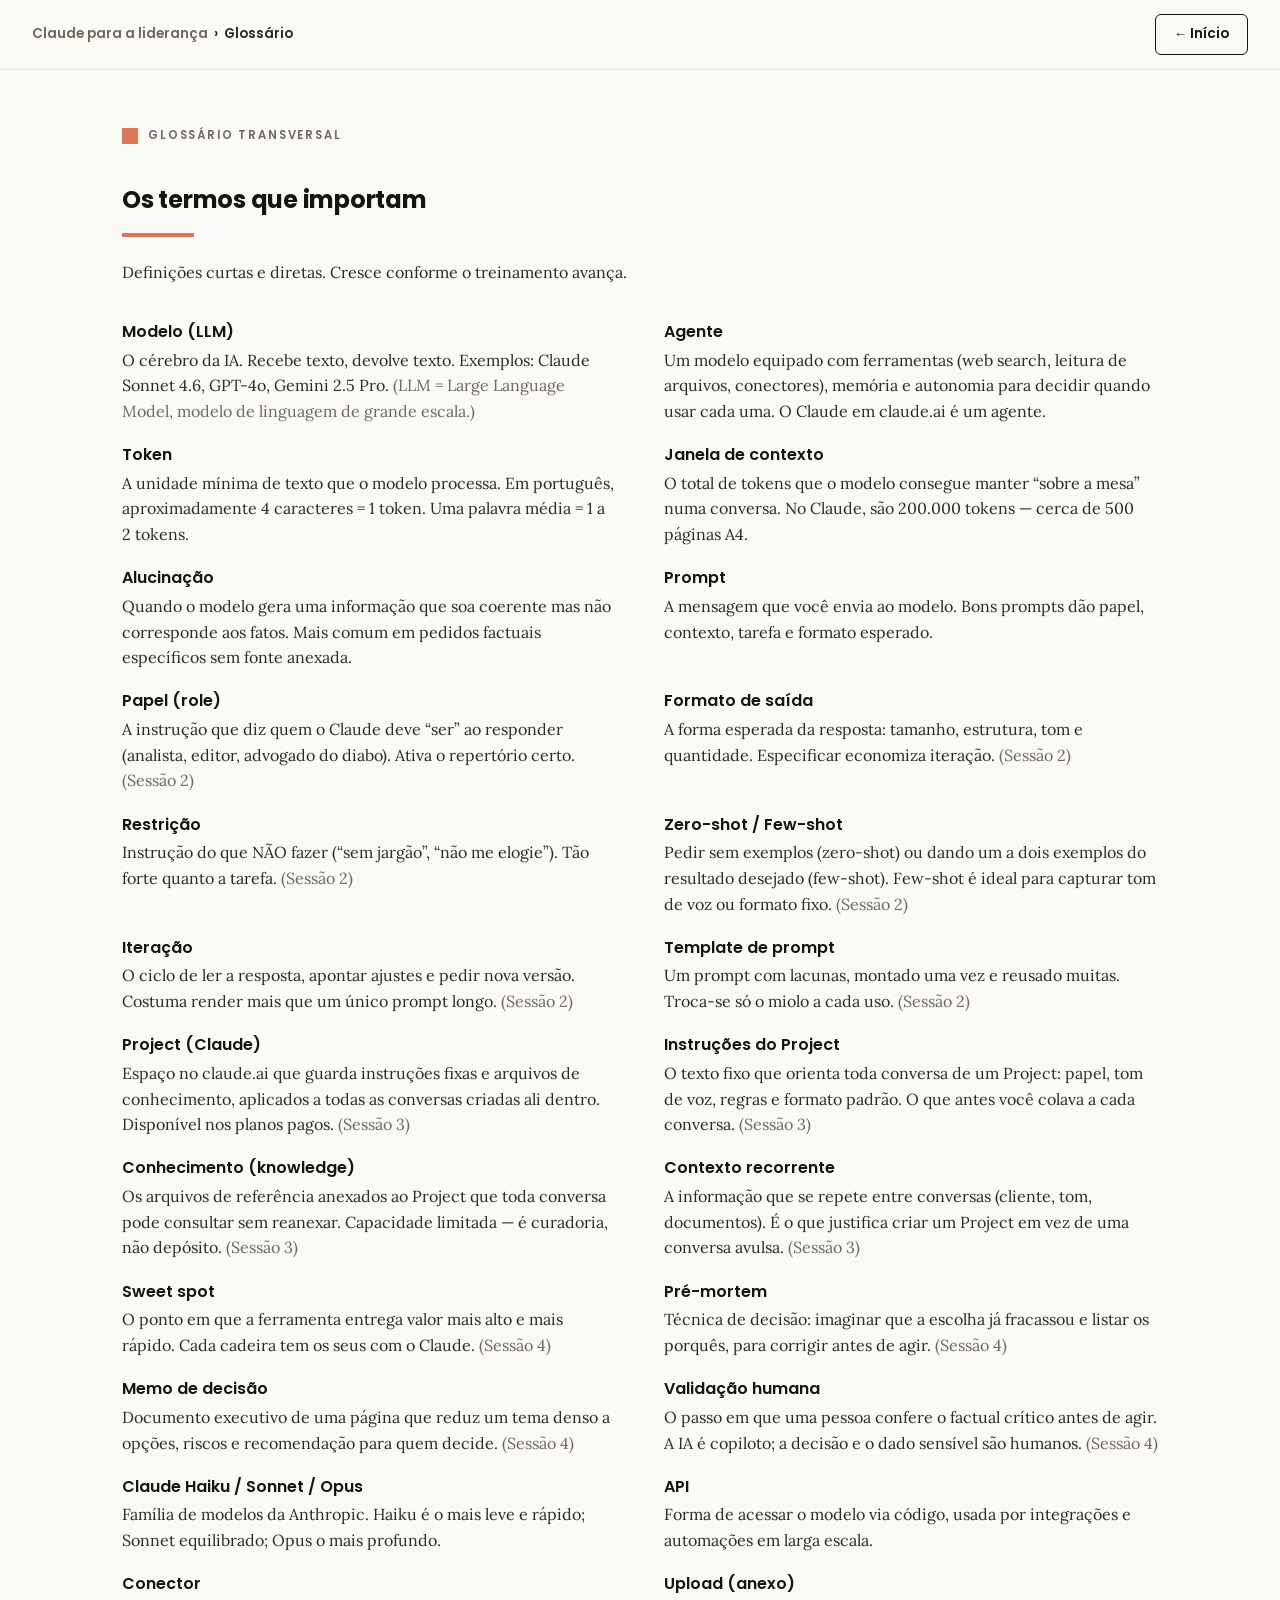
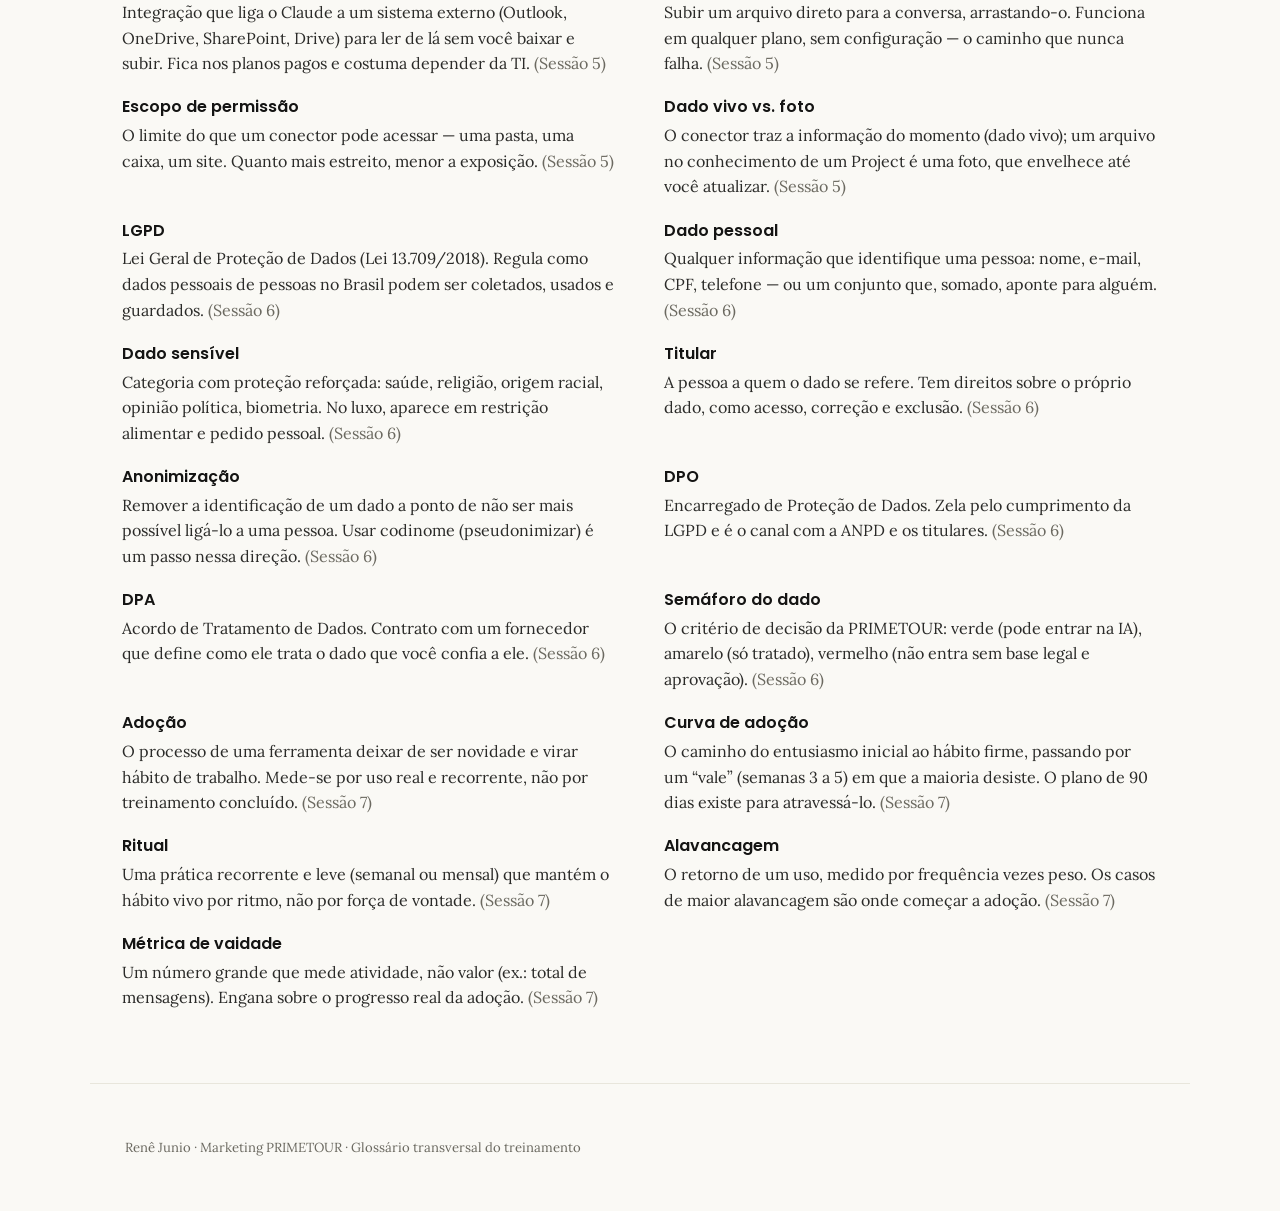
==== glossario/index.html @ cd87199e "Portal de treinamento Claude para a liderança PRIMETOUR — 7 sessões completas 7 sessões, biblioteca " ====
<!DOCTYPE html>
<html lang="pt-BR">
<head>
<meta charset="UTF-8">
<meta name="viewport" content="width=device-width, initial-scale=1.0">
<title>Glossário — Claude para a liderança PRIMETOUR</title>
<meta name="description" content="Glossário transversal do treinamento Claude para a liderança da PRIMETOUR: modelo, agente, token, janela de contexto, alucinação e mais.">
<link rel="stylesheet" href="../assets/claude.css">
</head>
<body>

<header class="topbar">
  <div class="crumb"><a href="../index.html">Claude para a liderança</a> &nbsp;›&nbsp; Glossário</div>
  <a class="btn btn-ghost" href="../index.html">← Início</a>
</header>

<section class="home-section">
  <div class="section-tag">Glossário transversal</div>
  <h1>Os termos que importam</h1>
  <hr class="accent-bar">
  <p class="lead">Definições curtas e diretas. Cresce conforme o treinamento avança.</p>

  <dl class="gloss grid grid-2" style="gap:0 3rem">
    <div><dt>Modelo (LLM)</dt><dd>O cérebro da IA. Recebe texto, devolve texto. Exemplos: Claude Sonnet 4.6, GPT-4o, Gemini 2.5 Pro. <span class="muted">(LLM = Large Language Model, modelo de linguagem de grande escala.)</span></dd></div>
    <div><dt>Agente</dt><dd>Um modelo equipado com ferramentas (web search, leitura de arquivos, conectores), memória e autonomia para decidir quando usar cada uma. O Claude em claude.ai é um agente.</dd></div>
    <div><dt>Token</dt><dd>A unidade mínima de texto que o modelo processa. Em português, aproximadamente 4 caracteres = 1 token. Uma palavra média = 1 a 2 tokens.</dd></div>
    <div><dt>Janela de contexto</dt><dd>O total de tokens que o modelo consegue manter “sobre a mesa” numa conversa. No Claude, são 200.000 tokens — cerca de 500 páginas A4.</dd></div>
    <div><dt>Alucinação</dt><dd>Quando o modelo gera uma informação que soa coerente mas não corresponde aos fatos. Mais comum em pedidos factuais específicos sem fonte anexada.</dd></div>
    <div><dt>Prompt</dt><dd>A mensagem que você envia ao modelo. Bons prompts dão papel, contexto, tarefa e formato esperado.</dd></div>
    <div><dt>Papel (role)</dt><dd>A instrução que diz quem o Claude deve “ser” ao responder (analista, editor, advogado do diabo). Ativa o repertório certo. <span class="muted">(Sessão 2)</span></dd></div>
    <div><dt>Formato de saída</dt><dd>A forma esperada da resposta: tamanho, estrutura, tom e quantidade. Especificar economiza iteração. <span class="muted">(Sessão 2)</span></dd></div>
    <div><dt>Restrição</dt><dd>Instrução do que NÃO fazer (“sem jargão”, “não me elogie”). Tão forte quanto a tarefa. <span class="muted">(Sessão 2)</span></dd></div>
    <div><dt>Zero-shot / Few-shot</dt><dd>Pedir sem exemplos (zero-shot) ou dando um a dois exemplos do resultado desejado (few-shot). Few-shot é ideal para capturar tom de voz ou formato fixo. <span class="muted">(Sessão 2)</span></dd></div>
    <div><dt>Iteração</dt><dd>O ciclo de ler a resposta, apontar ajustes e pedir nova versão. Costuma render mais que um único prompt longo. <span class="muted">(Sessão 2)</span></dd></div>
    <div><dt>Template de prompt</dt><dd>Um prompt com lacunas, montado uma vez e reusado muitas. Troca-se só o miolo a cada uso. <span class="muted">(Sessão 2)</span></dd></div>
    <div><dt>Project (Claude)</dt><dd>Espaço no claude.ai que guarda instruções fixas e arquivos de conhecimento, aplicados a todas as conversas criadas ali dentro. Disponível nos planos pagos. <span class="muted">(Sessão 3)</span></dd></div>
    <div><dt>Instruções do Project</dt><dd>O texto fixo que orienta toda conversa de um Project: papel, tom de voz, regras e formato padrão. O que antes você colava a cada conversa. <span class="muted">(Sessão 3)</span></dd></div>
    <div><dt>Conhecimento (knowledge)</dt><dd>Os arquivos de referência anexados ao Project que toda conversa pode consultar sem reanexar. Capacidade limitada — é curadoria, não depósito. <span class="muted">(Sessão 3)</span></dd></div>
    <div><dt>Contexto recorrente</dt><dd>A informação que se repete entre conversas (cliente, tom, documentos). É o que justifica criar um Project em vez de uma conversa avulsa. <span class="muted">(Sessão 3)</span></dd></div>
    <div><dt>Sweet spot</dt><dd>O ponto em que a ferramenta entrega valor mais alto e mais rápido. Cada cadeira tem os seus com o Claude. <span class="muted">(Sessão 4)</span></dd></div>
    <div><dt>Pré-mortem</dt><dd>Técnica de decisão: imaginar que a escolha já fracassou e listar os porquês, para corrigir antes de agir. <span class="muted">(Sessão 4)</span></dd></div>
    <div><dt>Memo de decisão</dt><dd>Documento executivo de uma página que reduz um tema denso a opções, riscos e recomendação para quem decide. <span class="muted">(Sessão 4)</span></dd></div>
    <div><dt>Validação humana</dt><dd>O passo em que uma pessoa confere o factual crítico antes de agir. A IA é copiloto; a decisão e o dado sensível são humanos. <span class="muted">(Sessão 4)</span></dd></div>
    <div><dt>Claude Haiku / Sonnet / Opus</dt><dd>Família de modelos da Anthropic. Haiku é o mais leve e rápido; Sonnet equilibrado; Opus o mais profundo.</dd></div>
    <div><dt>API</dt><dd>Forma de acessar o modelo via código, usada por integrações e automações em larga escala.</dd></div>
    <div><dt>Conector</dt><dd>Integração que liga o Claude a um sistema externo (Outlook, OneDrive, SharePoint, Drive) para ler de lá sem você baixar e subir. Fica nos planos pagos e costuma depender da TI. <span class="muted">(Sessão 5)</span></dd></div>
    <div><dt>Upload (anexo)</dt><dd>Subir um arquivo direto para a conversa, arrastando-o. Funciona em qualquer plano, sem configuração — o caminho que nunca falha. <span class="muted">(Sessão 5)</span></dd></div>
    <div><dt>Escopo de permissão</dt><dd>O limite do que um conector pode acessar — uma pasta, uma caixa, um site. Quanto mais estreito, menor a exposição. <span class="muted">(Sessão 5)</span></dd></div>
    <div><dt>Dado vivo vs. foto</dt><dd>O conector traz a informação do momento (dado vivo); um arquivo no conhecimento de um Project é uma foto, que envelhece até você atualizar. <span class="muted">(Sessão 5)</span></dd></div>
    <div><dt>LGPD</dt><dd>Lei Geral de Proteção de Dados (Lei 13.709/2018). Regula como dados pessoais de pessoas no Brasil podem ser coletados, usados e guardados. <span class="muted">(Sessão 6)</span></dd></div>
    <div><dt>Dado pessoal</dt><dd>Qualquer informação que identifique uma pessoa: nome, e-mail, CPF, telefone — ou um conjunto que, somado, aponte para alguém. <span class="muted">(Sessão 6)</span></dd></div>
    <div><dt>Dado sensível</dt><dd>Categoria com proteção reforçada: saúde, religião, origem racial, opinião política, biometria. No luxo, aparece em restrição alimentar e pedido pessoal. <span class="muted">(Sessão 6)</span></dd></div>
    <div><dt>Titular</dt><dd>A pessoa a quem o dado se refere. Tem direitos sobre o próprio dado, como acesso, correção e exclusão. <span class="muted">(Sessão 6)</span></dd></div>
    <div><dt>Anonimização</dt><dd>Remover a identificação de um dado a ponto de não ser mais possível ligá-lo a uma pessoa. Usar codinome (pseudonimizar) é um passo nessa direção. <span class="muted">(Sessão 6)</span></dd></div>
    <div><dt>DPO</dt><dd>Encarregado de Proteção de Dados. Zela pelo cumprimento da LGPD e é o canal com a ANPD e os titulares. <span class="muted">(Sessão 6)</span></dd></div>
    <div><dt>DPA</dt><dd>Acordo de Tratamento de Dados. Contrato com um fornecedor que define como ele trata o dado que você confia a ele. <span class="muted">(Sessão 6)</span></dd></div>
    <div><dt>Semáforo do dado</dt><dd>O critério de decisão da PRIMETOUR: verde (pode entrar na IA), amarelo (só tratado), vermelho (não entra sem base legal e aprovação). <span class="muted">(Sessão 6)</span></dd></div>
    <div><dt>Adoção</dt><dd>O processo de uma ferramenta deixar de ser novidade e virar hábito de trabalho. Mede-se por uso real e recorrente, não por treinamento concluído. <span class="muted">(Sessão 7)</span></dd></div>
    <div><dt>Curva de adoção</dt><dd>O caminho do entusiasmo inicial ao hábito firme, passando por um “vale” (semanas 3 a 5) em que a maioria desiste. O plano de 90 dias existe para atravessá-lo. <span class="muted">(Sessão 7)</span></dd></div>
    <div><dt>Ritual</dt><dd>Uma prática recorrente e leve (semanal ou mensal) que mantém o hábito vivo por ritmo, não por força de vontade. <span class="muted">(Sessão 7)</span></dd></div>
    <div><dt>Alavancagem</dt><dd>O retorno de um uso, medido por frequência vezes peso. Os casos de maior alavancagem são onde começar a adoção. <span class="muted">(Sessão 7)</span></dd></div>
    <div><dt>Métrica de vaidade</dt><dd>Um número grande que mede atividade, não valor (ex.: total de mensagens). Engana sobre o progresso real da adoção. <span class="muted">(Sessão 7)</span></dd></div>
  </dl>
</section>

<footer class="session-footer">
  <p class="muted" style="font-size:.82rem">Renê Junio · Marketing PRIMETOUR · Glossário transversal do treinamento</p>
</footer>

<script src="../assets/claude.js"></script>
</body>
</html>
---- assets/claude.css ----
/* =========================================================================
   PORTAL DE TREINAMENTO CLAUDE — PRIMETOUR
   Sistema de design compartilhado
   Identidade visual oficial Claude/Anthropic
   ========================================================================= */

/* --- Fontes (Google Fonts CDN) ------------------------------------------ */
@import url('https://fonts.googleapis.com/css2?family=Poppins:ital,wght@0,400;0,600;0,700;1,400&family=Lora:ital,wght@0,400;0,600;1,400;1,600&display=swap');

/* --- Tokens de design --------------------------------------------------- */
:root {
  /* Principais */
  --claude-dark: #141413;
  --claude-light: #FAF9F5;
  --claude-mid-gray: #B0AEA5;
  --claude-light-gray: #E8E6DC;

  /* Acentos */
  --claude-orange: #D97757;   /* assinatura — usar com economia */
  --claude-blue: #6A9BCC;
  --claude-green: #788C5D;

  /* Texto */
  --text-body: #2A2A28;
  --text-muted: #6B6960;

  /* Tons derivados para superfícies escuras */
  --dark-surface: #1E1E1C;   /* card quase-dark sobre fundo dark */
  --dark-border: #33322E;

  /* Tipografia */
  --font-head: 'Poppins', -apple-system, BlinkMacSystemFont, 'Helvetica Neue', sans-serif;
  --font-body: 'Lora', Georgia, 'Times New Roman', serif;
  --font-mono: 'SF Mono', 'Monaco', 'Courier New', monospace;

  /* Espaçamento e medidas */
  --radius: 6px;
  --radius-lg: 10px;
  --maxw: 1100px;
  --sidebar-w: 240px;
  --shadow-soft: 0 1px 3px rgba(20, 20, 19, 0.06), 0 8px 24px rgba(20, 20, 19, 0.04);
}

/* --- Reset leve --------------------------------------------------------- */
*, *::before, *::after { box-sizing: border-box; }
html { scroll-behavior: smooth; }
body {
  margin: 0;
  font-family: var(--font-body);
  color: var(--text-body);
  background: var(--claude-light);
  line-height: 1.6;
  -webkit-font-smoothing: antialiased;
  text-rendering: optimizeLegibility;
}
img { max-width: 100%; display: block; }
a { color: var(--claude-orange); text-decoration: none; }
a:hover { text-decoration: underline; }

h1, h2, h3, h4, h5, .font-head { font-family: var(--font-head); color: var(--claude-dark); }
h1 { font-weight: 700; line-height: 1.1; letter-spacing: -0.01em; }
h2 { font-weight: 700; line-height: 1.15; letter-spacing: -0.01em; }
h3 { font-weight: 600; line-height: 1.25; }

/* Utilitários tipográficos */
.mono { font-family: var(--font-mono); }
.muted { color: var(--text-muted); }
.italic { font-style: italic; }
.center { text-align: center; }
.serif { font-family: var(--font-body); }

/* =========================================================================
   COMPONENTES DE MARCA
   ========================================================================= */

/* Quadrado laranja de assinatura (motif do sistema) */
.brand-square {
  display: inline-block;
  width: 16px; height: 16px;
  background: var(--claude-orange);
  flex: 0 0 auto;
}
.brand-square.lg { width: 40px; height: 40px; }

/* Tag de seção: quadrado laranja + label caps */
.section-tag {
  display: inline-flex;
  align-items: center;
  gap: 10px;
  font-family: var(--font-head);
  font-weight: 600;
  font-size: 0.72rem;
  letter-spacing: 0.16em;
  text-transform: uppercase;
  color: var(--text-muted);
  margin: 0 0 1.4rem;
}
.section-tag::before {
  content: "";
  width: 16px; height: 16px;
  background: var(--claude-orange);
  flex: 0 0 auto;
}
/* Em fundo escuro */
.on-dark .section-tag, .slide-dark .section-tag { color: var(--claude-mid-gray); }

/* Linha laranja de assinatura abaixo de títulos importantes */
.accent-bar {
  width: 72px; height: 4px;
  background: var(--claude-orange);
  border: 0;
  margin: 1.1rem 0 1.4rem;
}
.accent-bar.center { margin-left: auto; margin-right: auto; }

/* =========================================================================
   CARDS
   ========================================================================= */
.card {
  background: var(--claude-light);
  border: 1px solid var(--claude-light-gray);
  border-radius: var(--radius-lg);
  padding: 1.5rem 1.6rem;
}
.card-soft { background: var(--claude-light-gray); border-color: transparent; }
.card-dark {
  background: var(--claude-dark);
  color: var(--claude-light);
  border-radius: var(--radius-lg);
  padding: 1.6rem 1.8rem;
}
.card-dark h1, .card-dark h2, .card-dark h3 { color: var(--claude-light); }
.card-darker { background: var(--dark-surface); color: var(--claude-light); border-radius: var(--radius-lg); padding: 1.4rem 1.6rem; }

/* Barra lateral colorida de destaque */
.side-accent { border-left: 5px solid var(--claude-orange); }
.side-blue   { border-left: 5px solid var(--claude-blue); }
.side-green  { border-left: 5px solid var(--claude-green); }
.side-orange { border-left: 5px solid var(--claude-orange); }
.side-gray   { border-left: 5px solid var(--claude-mid-gray); }

/* Barra superior colorida */
.top-accent  { border-top: 4px solid var(--claude-orange); }
.top-blue    { border-top: 4px solid var(--claude-blue); }
.top-green   { border-top: 4px solid var(--claude-green); }
.top-orange  { border-top: 4px solid var(--claude-orange); }

/* Cores de texto/acento utilitárias */
.t-orange { color: var(--claude-orange); }
.t-blue   { color: var(--claude-blue); }
.t-green  { color: var(--claude-green); }
.t-gray   { color: var(--claude-mid-gray); }

/* =========================================================================
   GRIDS
   ========================================================================= */
.grid { display: grid; gap: 1.2rem; }
.grid-2 { grid-template-columns: repeat(2, 1fr); }
.grid-3 { grid-template-columns: repeat(3, 1fr); }
.grid-4 { grid-template-columns: repeat(4, 1fr); }
.grid-7 { grid-template-columns: repeat(7, 1fr); }
.flex { display: flex; }
.flex-col { flex-direction: column; }
.items-center { align-items: center; }
.justify-between { justify-content: space-between; }
.gap-s { gap: .6rem; } .gap-m { gap: 1.2rem; } .gap-l { gap: 2rem; }
.wrap { flex-wrap: wrap; }

@media (max-width: 860px) {
  .grid-2, .grid-3, .grid-4 { grid-template-columns: 1fr; }
  .grid-7 { grid-template-columns: repeat(2, 1fr); }
}

/* =========================================================================
   ÍCONES (SVG inline recebem estas classes)
   ========================================================================= */
.ico { width: 28px; height: 28px; stroke-width: 1.8; fill: none; stroke: currentColor; flex: 0 0 auto; }
.ico-lg { width: 64px; height: 64px; }
.ico-sm { width: 20px; height: 20px; }

/* Número em círculo (passos numerados) */
.num-circle {
  display: inline-flex; align-items: center; justify-content: center;
  width: 34px; height: 34px; border-radius: 50%;
  background: var(--claude-orange); color: #fff;
  font-family: var(--font-head); font-weight: 700; font-size: 1rem;
  flex: 0 0 auto;
}
.num-big {
  font-family: var(--font-head); font-weight: 700;
  font-size: 2.6rem; color: var(--claude-orange); line-height: 1;
}

/* =========================================================================
   LAYOUT DE PÁGINA DE SESSÃO (sumário lateral + conteúdo)
   ========================================================================= */
.session-layout { display: flex; align-items: flex-start; }

.session-nav {
  position: sticky; top: 0;
  width: var(--sidebar-w); flex: 0 0 var(--sidebar-w);
  height: 100vh; overflow-y: auto;
  padding: 1.8rem 1.2rem;
  border-right: 1px solid var(--claude-light-gray);
  background: var(--claude-light);
}
.session-nav .nav-brand {
  font-family: var(--font-head); font-weight: 700; font-size: .95rem;
  display: flex; align-items: center; gap: 8px; margin-bottom: .2rem;
}
.session-nav .nav-sub { font-size: .75rem; color: var(--text-muted); margin-bottom: 1.4rem; }
.session-nav a {
  display: block; padding: .42rem .6rem; border-radius: var(--radius);
  font-family: var(--font-head); font-size: .82rem; font-weight: 500;
  color: var(--text-body); text-decoration: none; border-left: 2px solid transparent;
}
.session-nav a:hover { background: var(--claude-light-gray); }
.session-nav a.active { border-left-color: var(--claude-orange); color: var(--claude-orange); background: var(--claude-light-gray); }
.session-nav .nav-section { font-size: .68rem; letter-spacing: .12em; text-transform: uppercase; color: var(--claude-mid-gray); margin: 1.1rem .6rem .35rem; }

.session-main { flex: 1 1 auto; min-width: 0; }

/* Barra de ações superior (botão Apresentar) */
.topbar {
  position: sticky; top: 0; z-index: 50;
  display: flex; align-items: center; justify-content: space-between;
  gap: 1rem; padding: .85rem 2rem;
  background: rgba(250, 249, 245, 0.92);
  backdrop-filter: saturate(150%) blur(8px);
  border-bottom: 1px solid var(--claude-light-gray);
}
.topbar .crumb { font-family: var(--font-head); font-weight: 600; font-size: .85rem; }
.topbar .crumb a { color: var(--text-muted); }

/* Botões */
.btn {
  display: inline-flex; align-items: center; gap: .5rem;
  font-family: var(--font-head); font-weight: 600; font-size: .85rem;
  padding: .55rem 1.1rem; border-radius: var(--radius);
  border: 1px solid var(--claude-dark); background: var(--claude-dark); color: var(--claude-light);
  cursor: pointer; transition: transform .08s ease, opacity .15s ease;
}
.btn:hover { text-decoration: none; opacity: .9; }
.btn:active { transform: translateY(1px); }
.btn-ghost { background: transparent; color: var(--claude-dark); }
.btn-ghost:hover { background: var(--claude-light-gray); }
.btn-orange { background: var(--claude-orange); border-color: var(--claude-orange); color: #fff; }

/* =========================================================================
   SLIDES / SEÇÕES
   Mesma marcação serve a scroll (consulta) e fullscreen (apresentação)
   ========================================================================= */
.slides-wrap { padding: 0; }

.slide {
  position: relative;
  max-width: var(--maxw);
  margin: 0 auto;
  padding: 4rem 2.2rem 4.5rem;
  border-bottom: 1px solid var(--claude-light-gray);
  min-height: 60vh;
}
.slide > .slide-inner { width: 100%; }
.slide h2 { font-size: clamp(1.7rem, 3.2vw, 2.5rem); margin: 0 0 .3rem; }
.slide .lead { font-family: var(--font-body); font-style: italic; color: var(--text-muted); font-size: 1.05rem; margin: 0 0 1.8rem; max-width: 760px; }
.slide .slide-num { position: absolute; top: 1rem; right: 1.4rem; font-family: var(--font-head); font-size: .72rem; color: var(--claude-mid-gray); }

/* Slides escuros (capas, transições, fechamentos) */
.slide-dark { background: var(--claude-dark); color: var(--claude-light); border-bottom-color: var(--dark-border); }
.slide-dark h1, .slide-dark h2 { color: var(--claude-light); }
.slide-dark .lead { color: var(--claude-mid-gray); }
/* O fundo dark precisa vazar até a borda da viewport em scroll mode */
.slide-dark { max-width: none; }
.slide-dark > .slide-inner { max-width: var(--maxw); margin: 0 auto; }

.slide-light { background: var(--claude-light); }

/* Título-capa gigante */
.cover-title { font-size: clamp(2.6rem, 6vw, 4.4rem); font-weight: 700; margin: .4rem 0; }
.cover-sub { font-family: var(--font-head); font-weight: 500; color: var(--claude-mid-gray); font-size: 1.05rem; }
.giant { font-family: var(--font-head); font-weight: 700; color: var(--claude-orange); font-size: clamp(5rem, 22vw, 14rem); line-height: .9; }

/* =========================================================================
   MODO APRESENTAÇÃO
   body.presenting → cada .slide vira tela cheia, só .slide.active visível
   ========================================================================= */
body.presenting { overflow: hidden; }
body.presenting .session-nav,
body.presenting .topbar,
body.presenting .session-footer,
body.presenting .non-slide { display: none !important; }

body.presenting .session-main { width: 100vw; }

body.presenting .slide {
  position: fixed; inset: 0; z-index: 900;
  max-width: none; width: 100vw; height: 100vh;
  margin: 0; border: 0;
  display: none;
  overflow-y: auto;
  padding: max(4vh, 2rem) clamp(2rem, 8vw, 7rem);
  /* centraliza verticalmente o conteúdo do slide */
  align-content: center;
}
body.presenting .slide.active { display: grid; }
body.presenting .slide > .slide-inner { max-width: 1200px; margin: 0 auto; width: 100%; }
body.presenting .slide h2 { font-size: clamp(2.2rem, 4.5vw, 3.6rem); }
body.presenting .slide .lead { font-size: clamp(1.1rem, 2vw, 1.5rem); }
body.presenting .slide .slide-num { font-size: .9rem; top: 1.4rem; right: 2rem; }

/* Barra de progresso das 7 sessões no rodapé do slide em apresentação */
.present-progress {
  display: none;
  position: fixed; bottom: 1.4rem; left: 50%; transform: translateX(-50%);
  z-index: 950; gap: 8px;
}
body.presenting .present-progress { display: flex; }
.present-progress span { width: 16px; height: 16px; background: var(--claude-light-gray); }
.present-progress span.on { background: var(--claude-orange); }
body.presenting.dark-context .present-progress span { background: var(--dark-border); }
body.presenting.dark-context .present-progress span.on { background: var(--claude-orange); }

/* Controles de navegação em apresentação */
.present-ctrl {
  display: none; position: fixed; z-index: 960; bottom: 1.2rem;
  font-family: var(--font-head); font-size: .8rem;
}
body.presenting .present-ctrl { display: flex; align-items: center; gap: .8rem; }
.present-ctrl.left { left: 1.6rem; }
.present-ctrl.right { right: 1.6rem; }
.present-ctrl button {
  border: 1px solid var(--claude-mid-gray); background: transparent; color: inherit;
  width: 40px; height: 40px; border-radius: 50%; cursor: pointer; font-size: 1.1rem;
}
.present-ctrl button:hover { background: rgba(176,174,165,.18); }
body.presenting.dark-context .present-ctrl { color: var(--claude-light); }
body.presenting:not(.dark-context) .present-ctrl { color: var(--claude-dark); }

/* zonas clicáveis nas bordas para navegar */
.present-zone { display: none; position: fixed; top: 0; bottom: 0; width: 12vw; z-index: 940; cursor: pointer; }
body.presenting .present-zone { display: block; }
.present-zone.prev { left: 0; }
.present-zone.next { right: 0; }

/* =========================================================================
   BLOCO DE PROMPT (estilo terminal) — caderno
   ========================================================================= */
.prompt-block {
  background: var(--claude-dark);
  border-left: 4px solid var(--claude-orange);
  border-radius: var(--radius);
  position: relative;
  margin: 1rem 0 0;
  overflow: hidden;
}
.prompt-block pre {
  margin: 0; padding: 1.3rem 1.5rem;
  font-family: var(--font-mono); font-size: .85rem; line-height: 1.65;
  color: var(--claude-light); white-space: pre-wrap; word-break: break-word;
  overflow-x: auto;
}
.copy-btn {
  position: absolute; top: .7rem; right: .7rem;
  font-family: var(--font-head); font-size: .72rem; font-weight: 600;
  padding: .35rem .7rem; border-radius: var(--radius);
  background: rgba(250,249,245,.1); color: var(--claude-light);
  border: 1px solid rgba(250,249,245,.22); cursor: pointer;
}
.copy-btn:hover { background: rgba(250,249,245,.2); }
.copy-btn.copied { background: var(--claude-green); border-color: var(--claude-green); color: #fff; }

/* Cartão de prompt completo no caderno */
.prompt-card { border: 1px solid var(--claude-light-gray); border-radius: var(--radius-lg); padding: 1.4rem 1.5rem; margin-bottom: 1.4rem; }
.prompt-card .cat {
  display: inline-block; font-family: var(--font-head); font-weight: 600; font-size: .68rem;
  letter-spacing: .12em; text-transform: uppercase; padding: .2rem .6rem; border-radius: 3px; color: #fff;
}
.cat-analise { background: var(--claude-blue); }
.cat-comunicacao { background: var(--claude-orange); }
.cat-preparacao { background: var(--claude-green); }
.cat-decisao { background: var(--claude-orange); }
.prompt-card h3 { margin: .7rem 0 .3rem; font-size: 1.25rem; }
.prompt-card .when { font-size: .95rem; color: var(--text-body); margin: .3rem 0; }
.prompt-card .tip { font-size: .9rem; color: var(--text-muted); font-style: italic; margin-top: .9rem; border-top: 1px solid var(--claude-light-gray); padding-top: .8rem; }
.prompt-card .tip strong { font-style: normal; color: var(--text-body); }

/* =========================================================================
   TABELAS
   ========================================================================= */
.tbl { width: 100%; border-collapse: collapse; font-size: .92rem; }
.tbl th, .tbl td { padding: .7rem .9rem; text-align: left; border-bottom: 1px solid var(--claude-light-gray); }
.tbl thead th { font-family: var(--font-head); font-size: .72rem; letter-spacing: .08em; text-transform: uppercase; color: var(--text-muted); }
.tbl tbody tr:hover { background: var(--claude-light-gray); }
.tbl .col-dark { background: var(--claude-dark); color: var(--claude-light); font-family: var(--font-head); }
.tbl .col-claude { background: rgba(217,119,87,.08); }
.tbl th.col-claude { color: var(--claude-orange); }
.eval-exc { color: var(--claude-green); font-weight: 700; font-family: var(--font-head); }

/* Glossário */
.gloss dt { font-family: var(--font-head); font-weight: 600; color: var(--claude-dark); margin-top: 1.1rem; }
.gloss dd { margin: .2rem 0 0; color: var(--text-body); }

/* =========================================================================
   GRID DE 7 SESSÕES (mapa)
   ========================================================================= */
.session-card {
  border: 1px solid var(--claude-light-gray); border-radius: var(--radius-lg);
  padding: 1.1rem 1.1rem 1.3rem; background: var(--claude-light);
  display: flex; flex-direction: column; gap: .4rem; min-height: 150px;
  transition: transform .1s ease, box-shadow .15s ease;
}
a.session-card:hover { text-decoration: none; transform: translateY(-3px); box-shadow: var(--shadow-soft); }
.session-card .sc-num { display: flex; align-items: center; gap: 8px; font-family: var(--font-head); font-weight: 700; font-size: 1.3rem; color: var(--claude-dark); }
.session-card .sc-num::before { content: ""; width: 14px; height: 14px; background: var(--claude-mid-gray); flex: 0 0 auto; }
.session-card .sc-title { font-family: var(--font-head); font-weight: 600; font-size: 1rem; color: var(--claude-dark); }
.session-card .sc-desc { font-size: .85rem; color: var(--text-muted); }
.session-card.current { background: var(--claude-dark); border-color: var(--claude-dark); }
.session-card.current .sc-num, .session-card.current .sc-title { color: var(--claude-light); }
.session-card.current .sc-num::before { background: var(--claude-orange); }
.session-card.current .sc-desc { color: var(--claude-mid-gray); }
.session-card.soon { opacity: .72; }
.session-card .sc-badge { font-family: var(--font-head); font-size: .65rem; letter-spacing: .1em; text-transform: uppercase; color: var(--claude-mid-gray); margin-top: auto; }

/* =========================================================================
   FOOTER GLOBAL com progresso das 7 sessões
   ========================================================================= */
.session-footer { border-top: 1px solid var(--claude-light-gray); padding: 2.5rem 2.2rem; max-width: var(--maxw); margin: 0 auto; }
.progress-7 { display: flex; gap: 8px; margin: 1rem 0; }
.progress-7 span { width: 16px; height: 16px; background: var(--claude-light-gray); }
.progress-7 span.on { background: var(--claude-orange); }
.next-link { font-family: var(--font-head); font-weight: 600; }

/* =========================================================================
   HOME
   ========================================================================= */
.home-hero { background: var(--claude-dark); color: var(--claude-light); padding: 5rem 2rem 4rem; }
.home-hero .wrap-in { max-width: var(--maxw); margin: 0 auto; }
.home-hero h1 { color: var(--claude-light); font-size: clamp(2.4rem, 5.5vw, 4rem); }
.home-hero .manifesto { font-size: 1.15rem; max-width: 720px; color: var(--claude-light-gray); }
.home-section { max-width: var(--maxw); margin: 0 auto; padding: 3.5rem 2rem; }

.quick-links { display: flex; gap: 1rem; flex-wrap: wrap; }
.quick-links a {
  display: flex; align-items: center; gap: .7rem; padding: 1rem 1.3rem;
  border: 1px solid var(--claude-light-gray); border-radius: var(--radius-lg);
  font-family: var(--font-head); font-weight: 600; color: var(--claude-dark); background: var(--claude-light);
}
.quick-links a:hover { text-decoration: none; box-shadow: var(--shadow-soft); transform: translateY(-2px); transition: .12s; }

/* lista com quadradinho laranja */
.sq-list { list-style: none; padding: 0; margin: 1rem 0; }
.sq-list li { position: relative; padding-left: 1.6rem; margin: .7rem 0; }
.sq-list li::before { content: ""; position: absolute; left: 0; top: .45em; width: 12px; height: 12px; background: var(--claude-orange); }

/* Equação visual (modelo + ferramentas + ... = agente) */
.equation { display: flex; align-items: stretch; gap: 0; flex-wrap: wrap; justify-content: center; }
.eq-box { border: 1px solid var(--claude-light-gray); border-radius: var(--radius); padding: 1.1rem 1rem; text-align: center; min-width: 130px; background: var(--claude-light); }
.eq-box .ico { margin: 0 auto .5rem; }
.eq-box .eq-label { font-family: var(--font-head); font-weight: 600; font-size: .95rem; }
.eq-plus { display: flex; align-items: center; font-family: var(--font-head); font-weight: 700; font-size: 1.6rem; color: var(--claude-mid-gray); padding: 0 .7rem; }
.eq-result { font-family: var(--font-head); font-weight: 700; letter-spacing: .12em; color: var(--claude-orange); font-size: 1.6rem; margin-top: 1.2rem; text-align: center; }

/* Quadrante 2x2 */
.quad { display: grid; grid-template-columns: 1fr 1fr; gap: 2px; background: var(--claude-light-gray); border: 1px solid var(--claude-light-gray); border-radius: var(--radius); overflow: hidden; }
.quad .cell { background: var(--claude-light); padding: 1.1rem; min-height: 110px; }
.quad .cell .q-title { font-family: var(--font-head); font-weight: 700; font-size: .92rem; }
.quad .cell .q-desc { font-size: .82rem; color: var(--text-muted); }

/* Wireframe simulado da interface */
.wireframe { border: 2px solid var(--claude-dark); border-radius: 8px; overflow: hidden; display: flex; height: 300px; font-family: var(--font-head); font-size: .7rem; }
.wireframe .wf-side { width: 28%; background: var(--claude-light-gray); border-right: 1px solid var(--claude-mid-gray); padding: .6rem; }
.wireframe .wf-main { flex: 1; display: flex; flex-direction: column; }
.wireframe .wf-chat { flex: 1; padding: .8rem; color: var(--text-muted); }
.wireframe .wf-input { border-top: 1px solid var(--claude-light-gray); padding: .7rem; display: flex; gap: .5rem; align-items: center; }
.wireframe .wf-input .wf-field { flex: 1; height: 30px; background: var(--claude-light-gray); border-radius: 6px; }
.wf-tag { display: inline-block; background: var(--claude-orange); color: #fff; width: 18px; height: 18px; border-radius: 50%; text-align: center; line-height: 18px; font-weight: 700; }

/* Cronômetro */
.timer-display { font-family: var(--font-head); font-weight: 700; color: var(--claude-orange); font-size: clamp(5rem, 20vw, 13rem); line-height: 1; letter-spacing: -.02em; }

/* Checklist da tarefa */
.task-row { display: flex; gap: 1.1rem; align-items: flex-start; padding: 1.1rem 0; border-bottom: 1px solid var(--claude-light-gray); }
.task-row:last-child { border-bottom: 0; }

/* Linha de feature com ícone */
.feature-row { display: flex; gap: 1.1rem; align-items: flex-start; padding: 1rem 0; }
.feature-row .ico { color: var(--claude-orange); margin-top: .2rem; }
.feature-row .ft-title { font-family: var(--font-head); font-weight: 600; }
.feature-row .ft-desc { color: var(--text-muted); font-size: .95rem; }

/* Espaçamentos utilitários */
.mt-0 { margin-top: 0; } .mt-1 { margin-top: .6rem; } .mt-2 { margin-top: 1.2rem; } .mt-3 { margin-top: 2rem; }
.mb-0 { margin-bottom: 0; } .mb-1 { margin-bottom: .6rem; } .mb-2 { margin-bottom: 1.2rem; }
.full { width: 100%; }

/* =========================================================================
   RESPONSIVO — sumário lateral colapsa
   ========================================================================= */
@media (max-width: 900px) {
  .session-nav { display: none; }
  .equation { flex-direction: column; align-items: center; }
  .eq-plus { padding: .4rem 0; }
  .slide { padding: 3rem 1.3rem 3.5rem; }
}
@media print {
  .topbar, .session-nav, .present-ctrl, .present-zone, .copy-btn { display: none !important; }
}
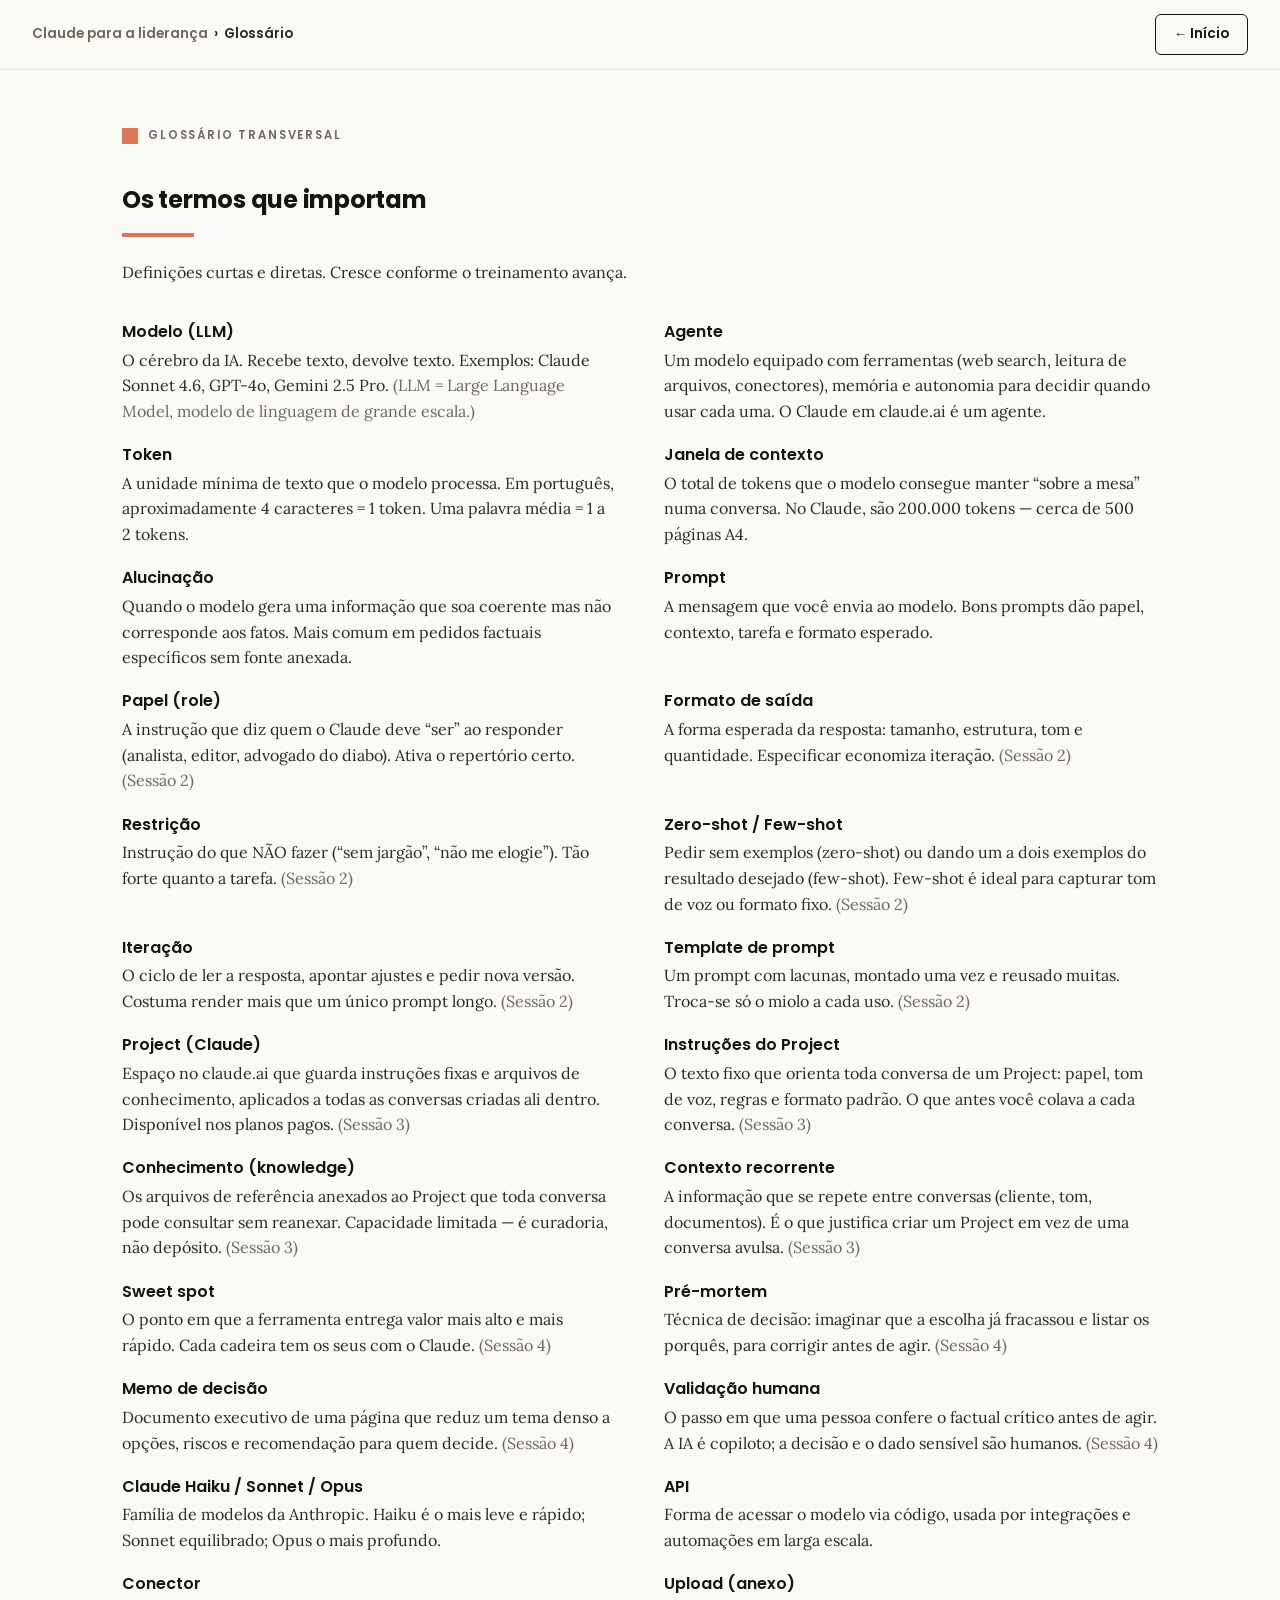
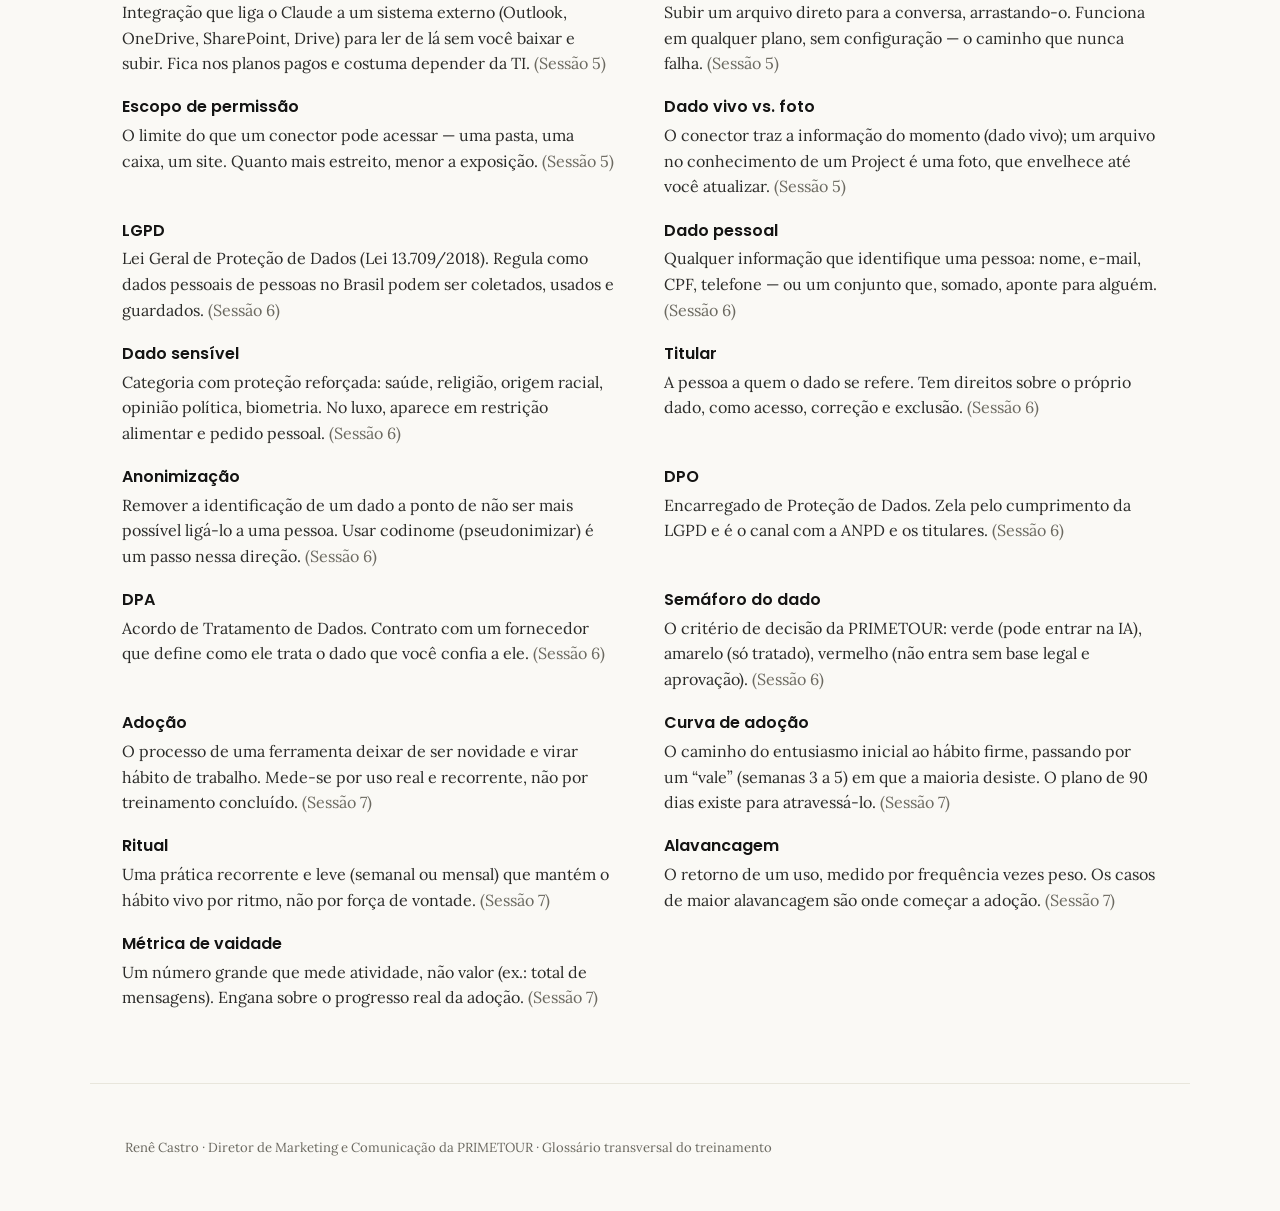
==== commit 47afd4af: "Footer: corrige assinatura para Renê Castro, Diretor de Marketing e Comunicação da PRIMETOUR; remove" ====
--- a/glossario/index.html
+++ b/glossario/index.html
@@ -64,7 +64,7 @@
 </section>
 
 <footer class="session-footer">
-  <p class="muted" style="font-size:.82rem">Renê Junio · Marketing PRIMETOUR · Glossário transversal do treinamento</p>
+  <p class="muted" style="font-size:.82rem">Renê Castro · Diretor de Marketing e Comunicação da PRIMETOUR · Glossário transversal do treinamento</p>
 </footer>
 
 <script src="../assets/claude.js"></script>
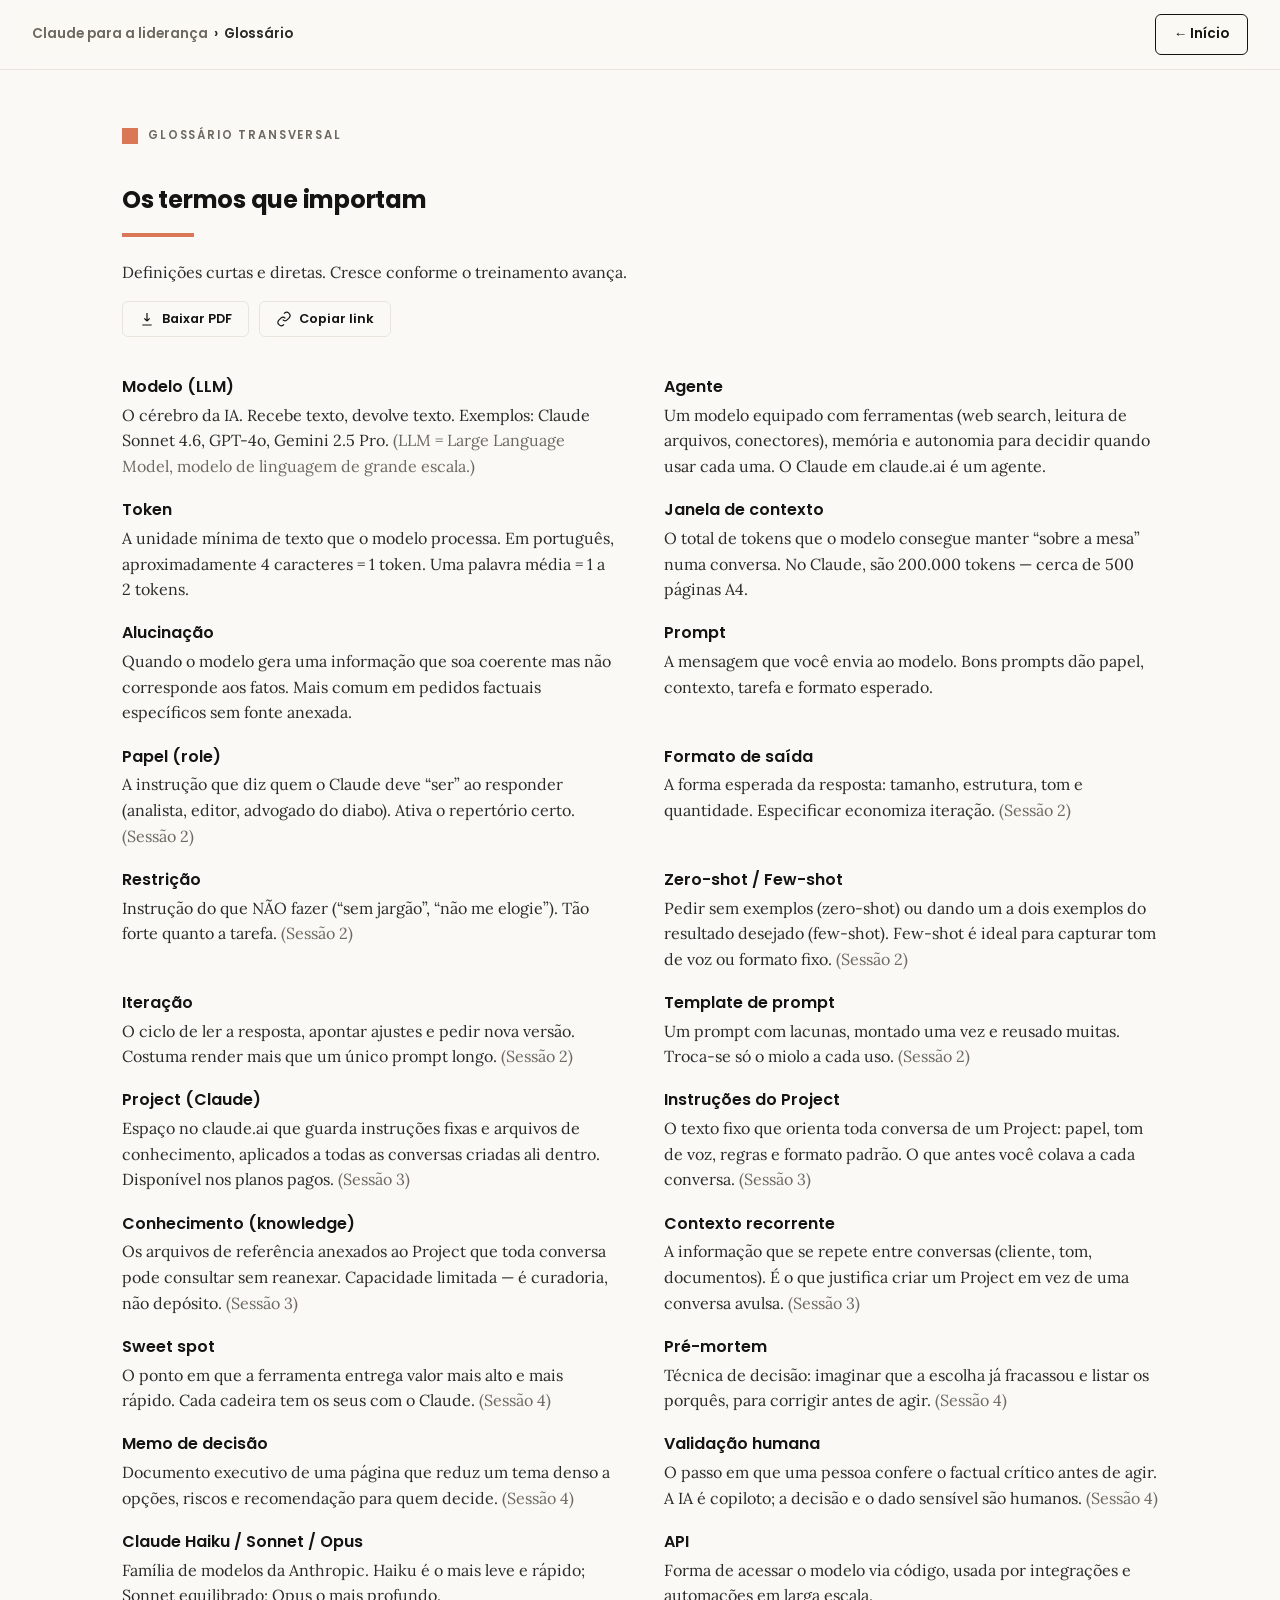
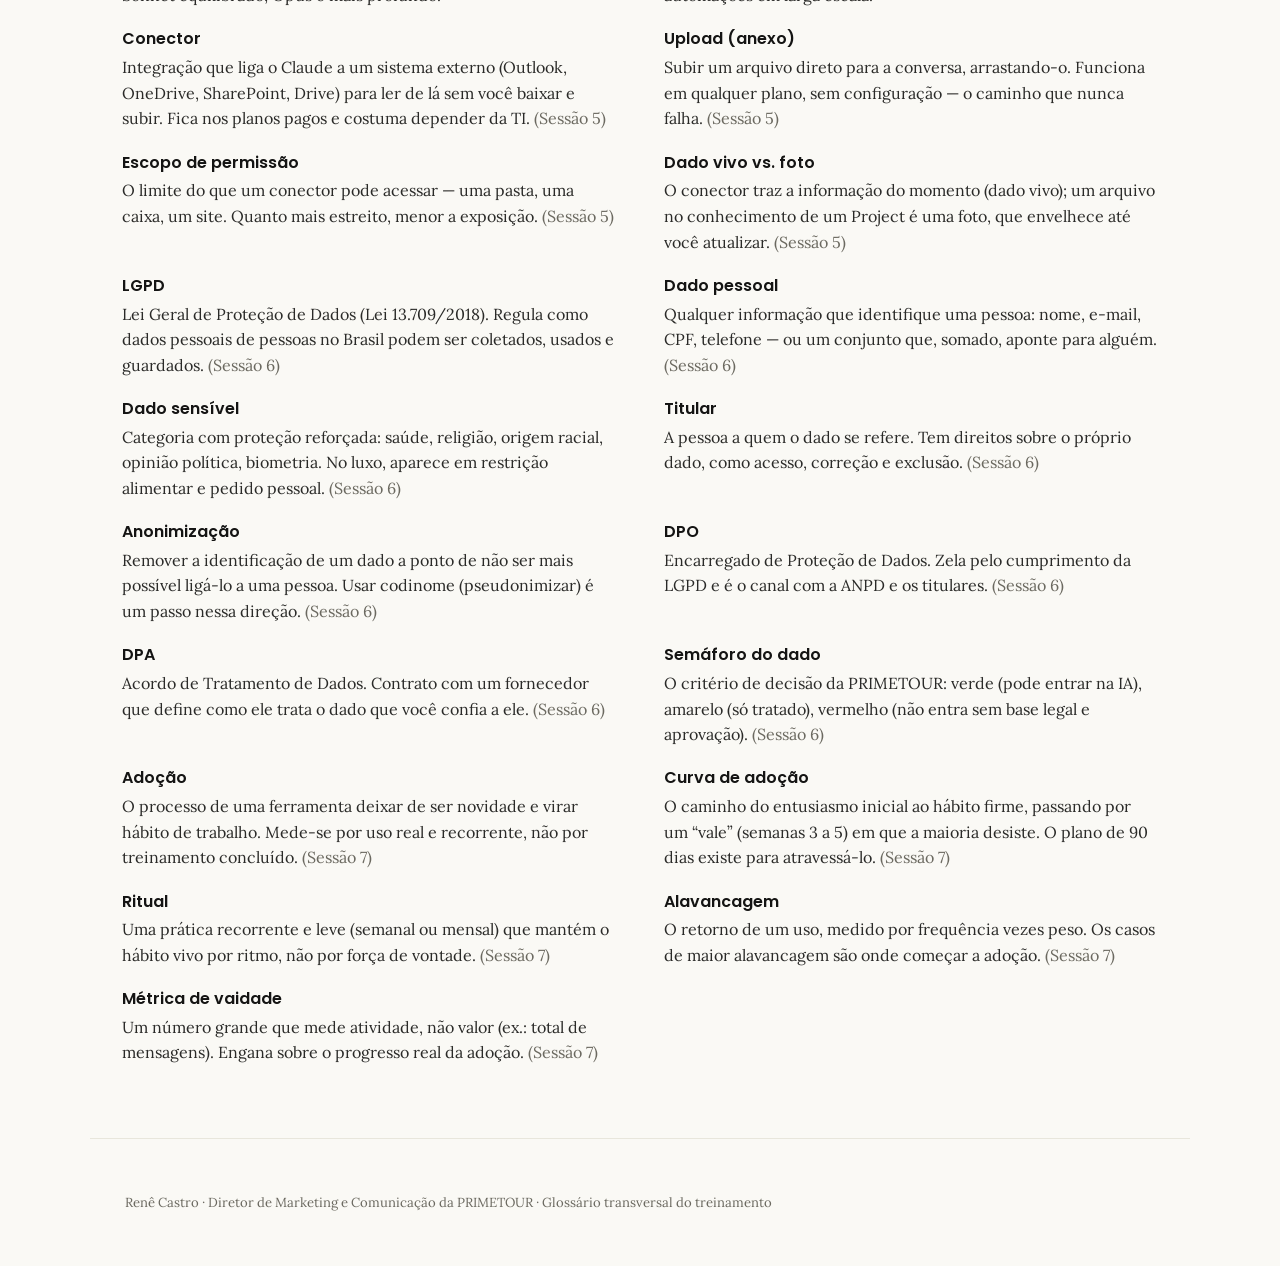
==== commit d2037848: "Fase A: avaliador de prompt, PDF/copiar-link, siglas por extenso, guia quando-usar-IA - Nova página " ====
--- a/glossario/index.html
+++ b/glossario/index.html
@@ -19,6 +19,11 @@
   <h1>Os termos que importam</h1>
   <hr class="accent-bar">
   <p class="lead">Definições curtas e diretas. Cresce conforme o treinamento avança.</p>
+
+  <div class="page-tools mb-2">
+    <button class="btn-tool" onclick="downloadPDF()"><svg class="ico-sm" viewBox="0 0 24 24" fill="none" stroke="currentColor" stroke-width="1.8"><path d="M12 3v12m0 0-4-4m4 4 4-4M5 21h14"/></svg> Baixar PDF</button>
+    <button class="btn-tool" onclick="copyLink(this)"><svg class="ico-sm" viewBox="0 0 24 24" fill="none" stroke="currentColor" stroke-width="1.8"><path d="M10 13a5 5 0 0 0 7 0l3-3a5 5 0 0 0-7-7l-1 1M14 11a5 5 0 0 0-7 0l-3 3a5 5 0 0 0 7 7l1-1"/></svg> <span class="tool-label">Copiar link</span></button>
+  </div>
 
   <dl class="gloss grid grid-2" style="gap:0 3rem">
     <div><dt>Modelo (LLM)</dt><dd>O cérebro da IA. Recebe texto, devolve texto. Exemplos: Claude Sonnet 4.6, GPT-4o, Gemini 2.5 Pro. <span class="muted">(LLM = Large Language Model, modelo de linguagem de grande escala.)</span></dd></div>
--- a/assets/claude.css
+++ b/assets/claude.css
@@ -502,6 +502,59 @@
   .eq-plus { padding: .4rem 0; }
   .slide { padding: 3rem 1.3rem 3.5rem; }
 }
+/* =========================================================================
+   BARRA DE FERRAMENTAS DE PÁGINA (PDF, copiar link)
+   ========================================================================= */
+.page-tools { display: flex; gap: .6rem; flex-wrap: wrap; align-items: center; }
+.btn-tool {
+  display: inline-flex; align-items: center; gap: .45rem;
+  font-family: var(--font-head); font-weight: 600; font-size: .8rem;
+  padding: .5rem 1rem; border-radius: var(--radius);
+  border: 1px solid var(--claude-light-gray); background: var(--claude-light); color: var(--claude-dark);
+  cursor: pointer;
+}
+.btn-tool:hover { background: var(--claude-light-gray); text-decoration: none; }
+.btn-tool.copied { background: var(--claude-green); border-color: var(--claude-green); color: #fff; }
+.btn-tool .ico-sm { width: 16px; height: 16px; }
+
+/* =========================================================================
+   AVALIADOR DE PROMPT
+   ========================================================================= */
+.eval-wrap { max-width: 860px; margin: 0 auto; }
+.eval-input {
+  width: 100%; min-height: 180px; resize: vertical;
+  font-family: var(--font-mono); font-size: .9rem; line-height: 1.6;
+  padding: 1.1rem 1.2rem; border: 1px solid var(--claude-light-gray); border-radius: var(--radius-lg);
+  background: var(--claude-light); color: var(--text-body);
+}
+.eval-input:focus { outline: 2px solid var(--claude-orange); outline-offset: 1px; border-color: var(--claude-orange); }
+.eval-score-ring { display: flex; align-items: center; gap: 1.4rem; flex-wrap: wrap; }
+.eval-score-num { font-family: var(--font-head); font-weight: 700; font-size: 3.4rem; line-height: 1; }
+.eval-band { font-family: var(--font-head); font-weight: 600; font-size: .95rem; padding: .25rem .8rem; border-radius: 999px; color: #fff; display: inline-block; }
+.eval-bar { height: 12px; border-radius: 999px; background: var(--claude-light-gray); overflow: hidden; flex: 1 1 200px; min-width: 160px; }
+.eval-bar > span { display: block; height: 100%; border-radius: 999px; transition: width .5s ease; }
+.eval-crit { display: flex; gap: .9rem; align-items: flex-start; padding: .9rem 0; border-bottom: 1px solid var(--claude-light-gray); }
+.eval-crit:last-child { border-bottom: 0; }
+.eval-dot { width: 26px; height: 26px; border-radius: 50%; flex: 0 0 auto; display: flex; align-items: center; justify-content: center; font-family: var(--font-head); font-weight: 700; font-size: .8rem; color: #fff; }
+.eval-dot.ok { background: var(--claude-green); }
+.eval-dot.partial { background: var(--claude-orange); }
+.eval-dot.miss { background: var(--claude-mid-gray); }
+.eval-crit .ec-name { font-family: var(--font-head); font-weight: 600; }
+.eval-crit .ec-tip { color: var(--text-muted); font-size: .9rem; margin-top: .15rem; }
+.eval-pts { margin-left: auto; font-family: var(--font-head); font-size: .8rem; color: var(--text-muted); white-space: nowrap; }
+
+/* =========================================================================
+   IMPRESSÃO / PDF
+   Glossário e biblioteca de prompts saem limpos ao "Salvar como PDF"
+   ========================================================================= */
 @media print {
-  .topbar, .session-nav, .present-ctrl, .present-zone, .copy-btn { display: none !important; }
-}
+  .topbar, .session-nav, .present-ctrl, .present-zone, .copy-btn,
+  .page-tools, .session-footer .next-link, .btn, .quick-links { display: none !important; }
+  body { background: #fff; }
+  * { -webkit-print-color-adjust: exact; print-color-adjust: exact; }
+  .home-section, .session-footer { padding-top: 1rem; padding-bottom: 1rem; }
+  .prompt-card, .gloss > div { break-inside: avoid; page-break-inside: avoid; }
+  .prompt-block { border: 1px solid #333; }
+  a { color: var(--text-body); text-decoration: none; }
+  .accent-bar { background: var(--claude-orange) !important; }
+}
